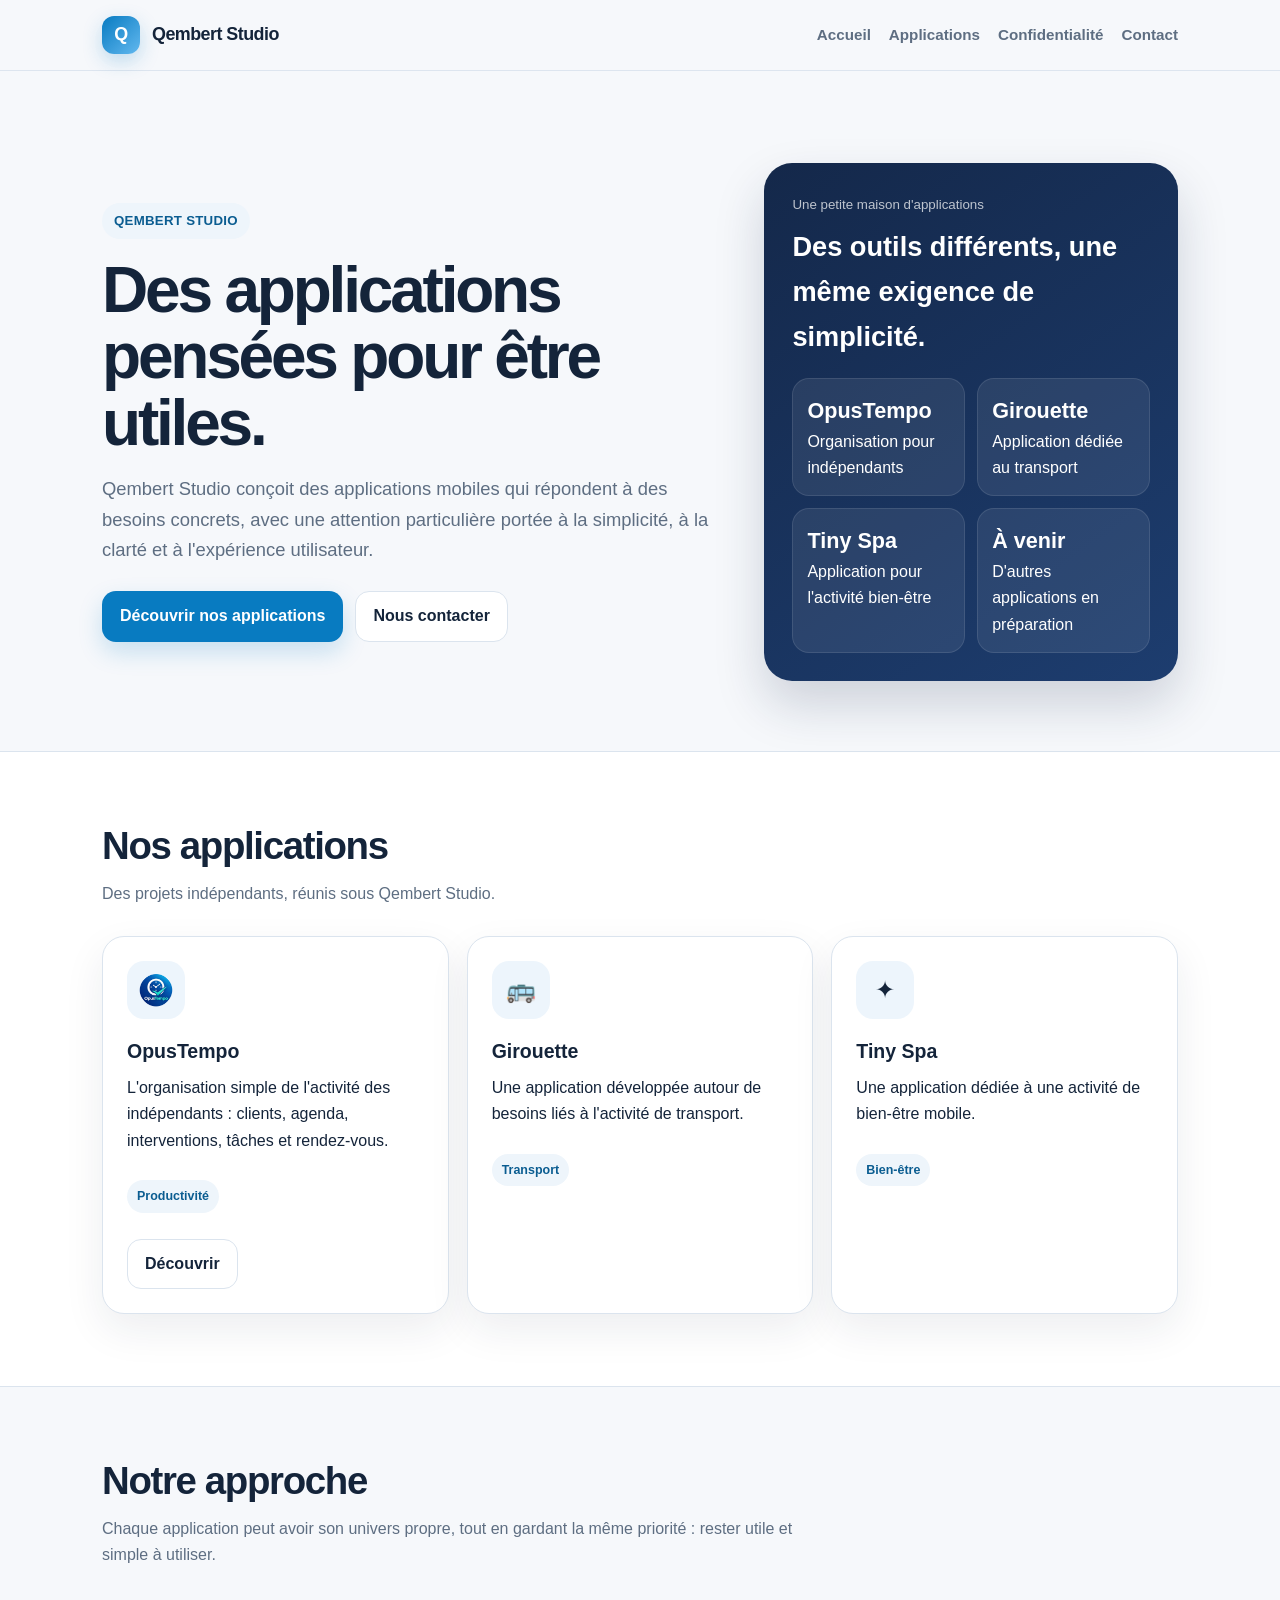
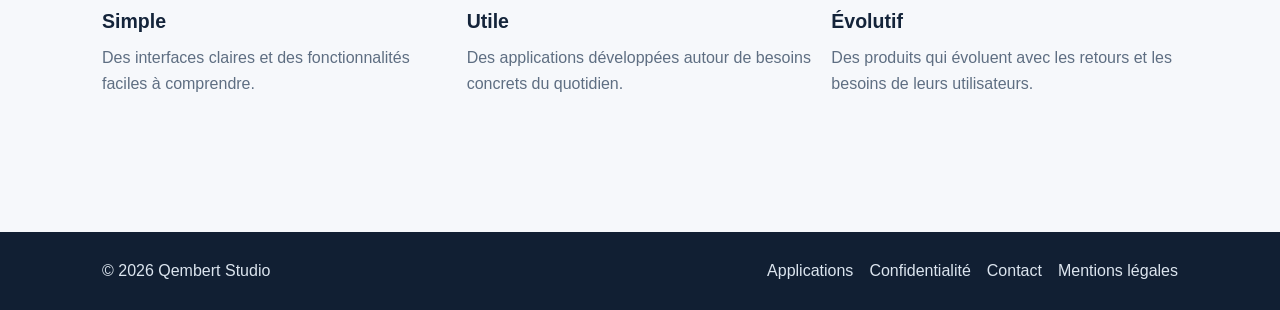
==== index.html @ f423fad4 "Mise en ligne du site Qembert Studio" ====
<!doctype html>
<html lang="fr">
<head>
  <meta charset="utf-8">
  <meta name="viewport" content="width=device-width, initial-scale=1">
  <meta name="description" content="Qembert Studio conçoit des applications mobiles simples, utiles et pensées autour de besoins concrets.">
  <title>Qembert Studio — Applications utiles au quotidien</title>
  <link rel="stylesheet" href="assets/style.css">
</head>
<body>
<header class="site-header">
  <div class="header-inner">
    <a class="brand" href="index.html"><span class="brand-mark">Q</span>Qembert Studio</a>
    <nav aria-label="Navigation principale">
      <a href="index.html">Accueil</a>
      <a href="applications/index.html">Applications</a>
      <a href="confidentialite/index.html">Confidentialité</a>
      <a href="contact/index.html">Contact</a>
    </nav>
  </div>
</header>

<main>
  <section class="hero">
    <div class="container hero-grid">
      <div>
        <span class="eyebrow">Qembert Studio</span>
        <h1>Des applications pensées pour être utiles.</h1>
        <p class="lead">Qembert Studio conçoit des applications mobiles qui répondent à des besoins concrets, avec une attention particulière portée à la simplicité, à la clarté et à l'expérience utilisateur.</p>
        <div class="actions">
          <a class="btn btn-primary" href="applications/index.html">Découvrir nos applications</a>
          <a class="btn btn-secondary" href="contact/index.html">Nous contacter</a>
        </div>
      </div>
      <aside class="hero-card" aria-label="Présentation">
        <small>Une petite maison d'applications</small>
        <h3 style="font-size:1.7rem;margin-top:8px;">Des outils différents, une même exigence de simplicité.</h3>
        <div class="mini-grid">
          <div class="mini"><strong>OpusTempo</strong><span>Organisation pour indépendants</span></div>
          <div class="mini"><strong>Girouette</strong><span>Application dédiée au transport</span></div>
          <div class="mini"><strong>Tiny Spa</strong><span>Application pour l'activité bien-être</span></div>
          <div class="mini"><strong>À venir</strong><span>D'autres applications en préparation</span></div>
        </div>
      </aside>
    </div>
  </section>

  <section class="section section-alt">
    <div class="container">
      <h2>Nos applications</h2>
      <p class="section-intro">Des projets indépendants, réunis sous Qembert Studio.</p>
      <div class="cards">
        <article class="card">
          <div class="card-icon"><img src="assets/opustempo-icon.png" alt="Icône OpusTempo"></div>
          <h3>OpusTempo</h3>
          <p>L'organisation simple de l'activité des indépendants : clients, agenda, interventions, tâches et rendez-vous.</p>
          <span class="tag">Productivité</span>
          <div class="actions"><a class="btn btn-secondary" href="applications/index.html#opustempo">Découvrir</a></div>
        </article>
        <article class="card">
          <div class="card-icon"><span style="font-size:1.5rem;">🚌</span></div>
          <h3>Girouette</h3>
          <p>Une application développée autour de besoins liés à l'activité de transport.</p>
          <span class="tag">Transport</span>
        </article>
        <article class="card">
          <div class="card-icon"><span style="font-size:1.5rem;">✦</span></div>
          <h3>Tiny Spa</h3>
          <p>Une application dédiée à une activité de bien-être mobile.</p>
          <span class="tag">Bien-être</span>
        </article>
      </div>
    </div>
  </section>

  <section class="section">
    <div class="container">
      <h2>Notre approche</h2>
      <p class="section-intro">Chaque application peut avoir son univers propre, tout en gardant la même priorité : rester utile et simple à utiliser.</p>
      <div class="features">
        <div class="feature"><h3>Simple</h3><p>Des interfaces claires et des fonctionnalités faciles à comprendre.</p></div>
        <div class="feature"><h3>Utile</h3><p>Des applications développées autour de besoins concrets du quotidien.</p></div>
        <div class="feature"><h3>Évolutif</h3><p>Des produits qui évoluent avec les retours et les besoins de leurs utilisateurs.</p></div>
      </div>
    </div>
  </section>
</main>

<footer class="footer">
  <div class="footer-inner">
    <div>© 2026 Qembert Studio</div>
    <div class="footer-links">
      <a href="applications/index.html">Applications</a>
      <a href="confidentialite/index.html">Confidentialité</a>
      <a href="contact/index.html">Contact</a>
      <a href="mentions-legales/index.html">Mentions légales</a>
    </div>
  </div>
</footer>
</body>
</html>
---- assets/style.css ----
:root {
  --bg: #f6f8fb;
  --surface: #ffffff;
  --surface-soft: #eef5fb;
  --text: #14243a;
  --muted: #5e6e82;
  --line: #dbe4ee;
  --brand: #087bc1;
  --brand-dark: #0b5d91;
  --shadow: 0 16px 40px rgba(20, 36, 58, 0.08);
  --radius: 22px;
}

* { box-sizing: border-box; }
html { scroll-behavior: smooth; }
body {
  margin: 0;
  font-family: Inter, ui-sans-serif, -apple-system, BlinkMacSystemFont, "Segoe UI", sans-serif;
  background: var(--bg);
  color: var(--text);
  line-height: 1.65;
}

a { color: inherit; }
a:focus-visible, button:focus-visible { outline: 3px solid rgba(8,123,193,.25); outline-offset: 3px; }

.site-header {
  position: sticky;
  top: 0;
  z-index: 10;
  background: rgba(246,248,251,.92);
  backdrop-filter: blur(12px);
  border-bottom: 1px solid rgba(219,228,238,.9);
}
.header-inner {
  max-width: 1120px;
  margin: 0 auto;
  padding: 16px 22px;
  display: flex;
  align-items: center;
  justify-content: space-between;
  gap: 20px;
}
.brand {
  display: inline-flex;
  align-items: center;
  gap: 12px;
  text-decoration: none;
  font-weight: 800;
  letter-spacing: -.03em;
  font-size: 1.12rem;
}
.brand-mark {
  width: 38px;
  height: 38px;
  display: grid;
  place-items: center;
  border-radius: 12px;
  background: linear-gradient(135deg, #087bc1, #62b8ef);
  color: #fff;
  font-weight: 800;
  box-shadow: 0 7px 20px rgba(8,123,193,.24);
}
nav { display:flex; gap: 18px; flex-wrap: wrap; }
nav a {
  text-decoration: none;
  color: var(--muted);
  font-size: .95rem;
  font-weight: 650;
}
nav a:hover { color: var(--brand); }

.container { max-width: 1120px; margin: 0 auto; padding: 0 22px; }
.hero { padding: 92px 0 70px; }
.hero-grid { display:grid; grid-template-columns: 1.2fr .8fr; gap: 42px; align-items:center; }
.eyebrow {
  display:inline-flex;
  padding: 7px 12px;
  border-radius: 999px;
  background: var(--surface-soft);
  color: var(--brand-dark);
  font-size: .83rem;
  font-weight: 800;
  letter-spacing: .02em;
  text-transform: uppercase;
}
h1 { font-size: clamp(2.5rem, 5vw, 4.4rem); line-height: 1.04; letter-spacing: -.05em; margin: 18px 0; }
h2 { font-size: clamp(1.8rem, 3vw, 2.6rem); line-height:1.12; letter-spacing: -.035em; margin: 0 0 14px; }
h3 { margin:0 0 8px; font-size: 1.22rem; }
p { margin: 0 0 14px; }
.lead { font-size: 1.15rem; color: var(--muted); max-width: 700px; }
.actions { display:flex; gap: 12px; margin-top: 26px; flex-wrap:wrap; }
.btn {
  display:inline-flex;
  align-items:center;
  justify-content:center;
  gap: 8px;
  min-height: 46px;
  padding: 11px 17px;
  border-radius: 14px;
  text-decoration:none;
  font-weight: 750;
  border: 1px solid transparent;
}
.btn-primary { background: var(--brand); color: #fff; box-shadow: 0 10px 24px rgba(8,123,193,.2); }
.btn-primary:hover { background: var(--brand-dark); }
.btn-secondary { background: var(--surface); border-color: var(--line); }

.hero-card {
  background: linear-gradient(145deg, #14284a, #1d3d6f);
  color:#fff;
  border-radius: 28px;
  padding: 28px;
  box-shadow: 0 24px 50px rgba(20,40,74,.18);
}
.hero-card small { color: rgba(255,255,255,.72); }
.hero-card .mini-grid { display:grid; grid-template-columns: repeat(2,1fr); gap: 12px; margin-top: 18px; }
.mini {
  padding: 14px;
  border-radius: 17px;
  background: rgba(255,255,255,.08);
  border: 1px solid rgba(255,255,255,.1);
}
.mini strong { display:block; font-size: 1.35rem; }

.section { padding: 72px 0; }
.section-alt { background: var(--surface); border-block: 1px solid var(--line); }
.section-intro { color: var(--muted); max-width: 720px; margin-bottom: 28px; }
.cards { display:grid; grid-template-columns: repeat(3,1fr); gap: 18px; }
.card {
  background: var(--surface);
  border: 1px solid var(--line);
  border-radius: var(--radius);
  padding: 24px;
  box-shadow: var(--shadow);
}
.card-icon { width: 58px; height:58px; border-radius:17px; display:grid; place-items:center; background: #edf5fc; margin-bottom:16px; }
.card-icon img { width: 34px; height:34px; }
.tag { display:inline-flex; margin-top:12px; padding:6px 10px; background:var(--surface-soft); border-radius:999px; color:var(--brand-dark); font-weight:750; font-size:.78rem; }

.features { display:grid; grid-template-columns: repeat(3,1fr); gap:18px; }
.feature { padding: 8px 0 0; }
.feature p { color: var(--muted); }

.app-hero { display:grid; grid-template-columns: 1fr .8fr; gap: 36px; align-items:center; padding: 76px 0 52px; }
.app-icon { width: 116px; height:116px; border-radius:28px; box-shadow:0 18px 40px rgba(8,123,193,.18); }
.list { display:grid; gap: 10px; margin: 24px 0; }
.list div { display:flex; gap:10px; align-items:flex-start; }
.check { color: var(--brand); font-weight: 900; }

.notice {
  border-left: 4px solid var(--brand);
  background: var(--surface-soft);
  padding: 16px 18px;
  border-radius: 0 16px 16px 0;
}
.warning {
  border-left-color: #f09a28;
  background: #fff6e9;
}

.prose { max-width: 850px; padding: 62px 0 80px; }
.prose h1 { font-size: clamp(2.2rem, 4vw, 3.4rem); }
.prose h2 { margin-top: 34px; }
.prose h3 { margin-top: 22px; }
.prose ul { padding-left: 22px; }
.prose li + li { margin-top: 7px; }
.meta { color: var(--muted); font-size: .92rem; }
.placeholder {
  padding: 14px 16px;
  border-radius: 14px;
  background: #fff5df;
  border: 1px dashed #e9b35a;
  color: #7d561d;
}

.footer { margin-top: 48px; background: #111f33; color:#dce5ef; }
.footer-inner { max-width:1120px; margin:0 auto; padding: 26px 22px; display:flex; justify-content:space-between; gap: 20px; align-items:center; flex-wrap:wrap; }
.footer a { color:#dce5ef; text-decoration:none; }
.footer-links { display:flex; gap:16px; flex-wrap:wrap; }

@media (max-width: 900px) {
  .hero-grid, .app-hero { grid-template-columns: 1fr; }
  .cards, .features { grid-template-columns: 1fr; }
  .hero { padding-top: 64px; }
}

@media (max-width: 640px) {
  .header-inner { align-items:flex-start; flex-direction:column; }
  nav { gap: 12px; }
  h1 { font-size: 2.6rem; }
  .section, .prose { padding-block: 52px; }
}
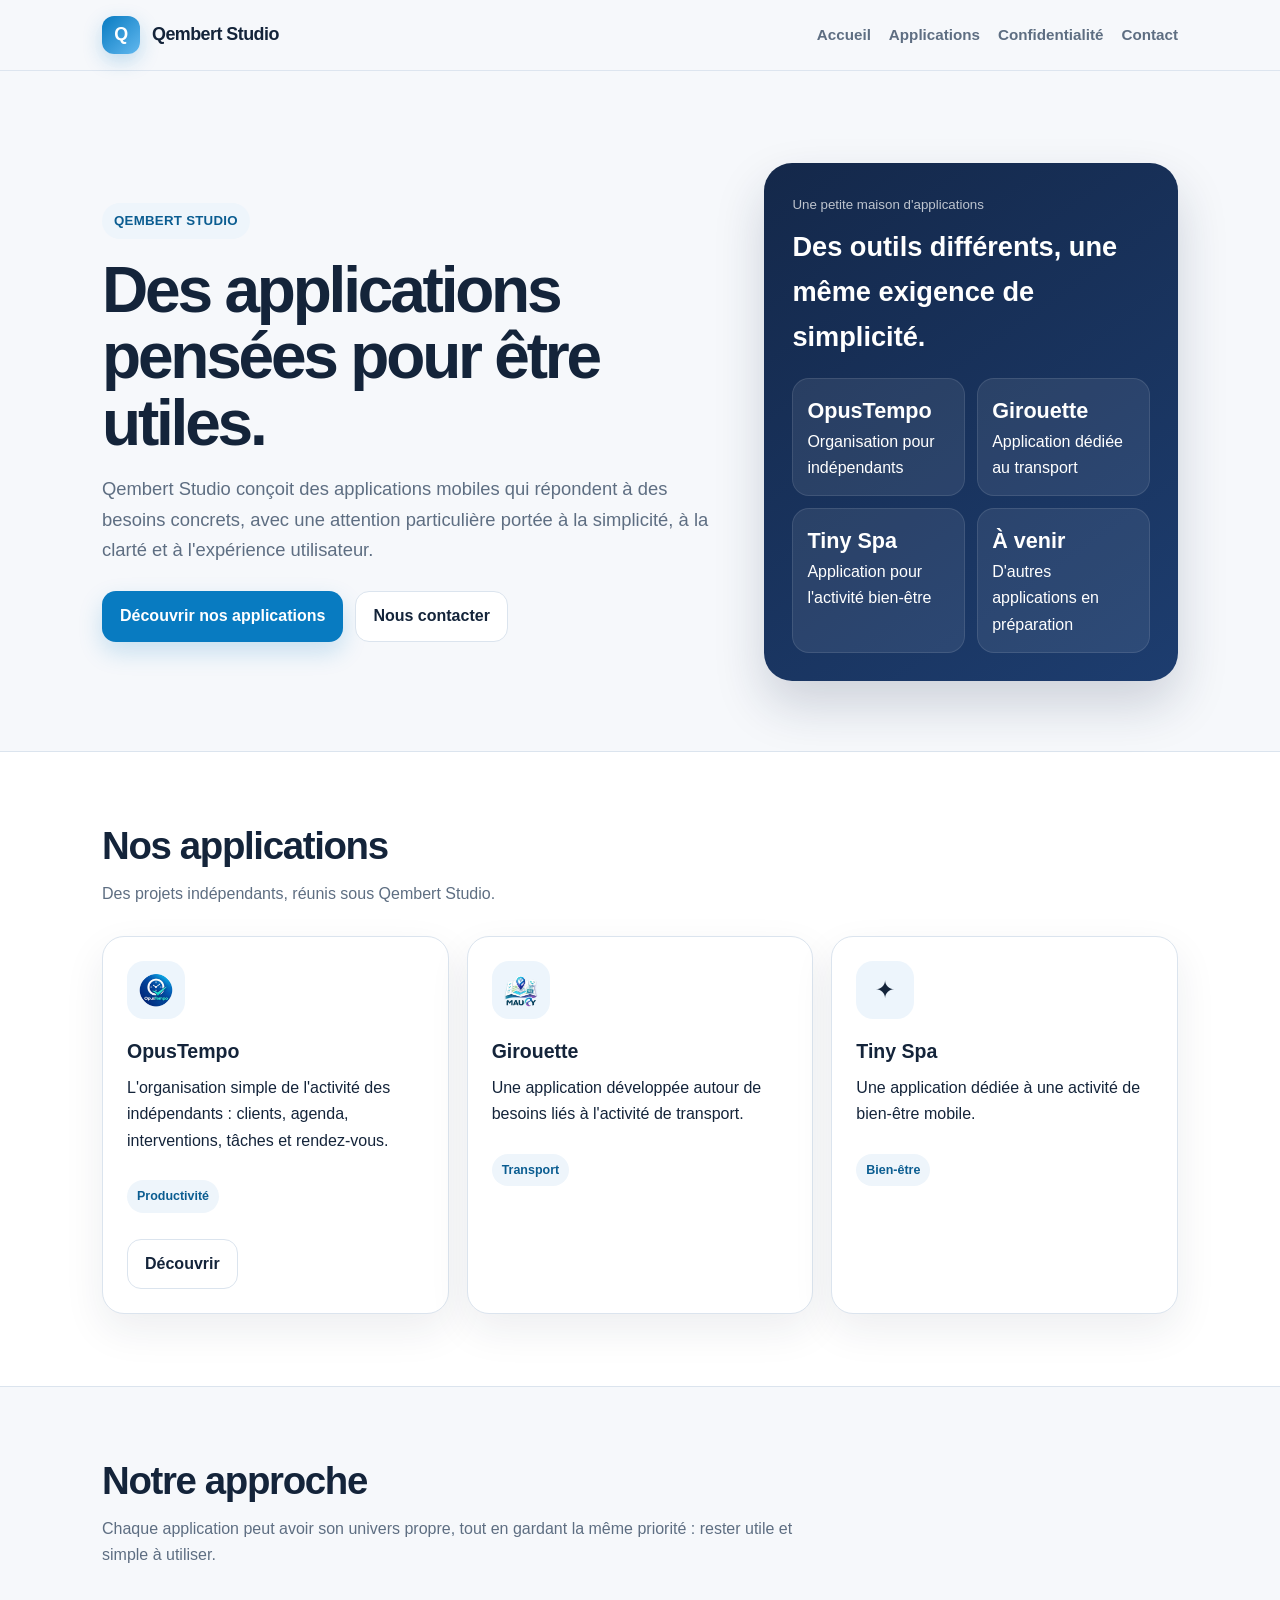
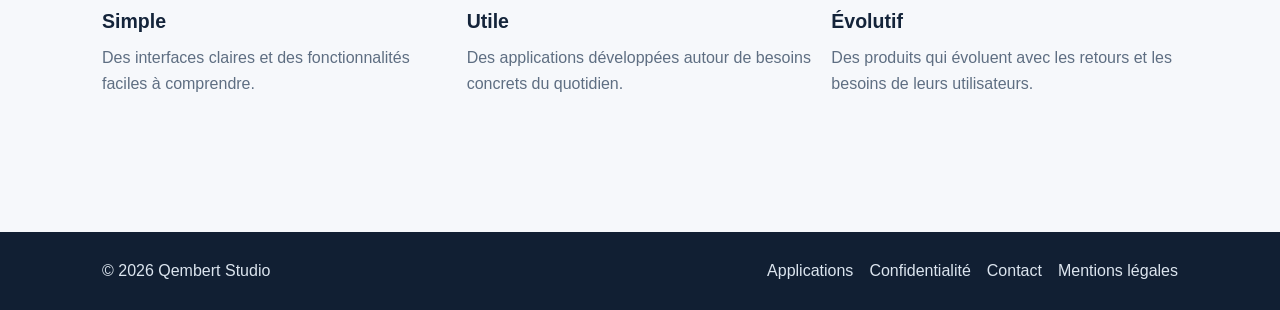
==== commit bd161d15: "Replace icon with image for Girouette application" ====
--- a/index.html
+++ b/index.html
@@ -58,11 +58,13 @@
           <div class="actions"><a class="btn btn-secondary" href="applications/index.html#opustempo">Découvrir</a></div>
         </article>
         <article class="card">
-          <div class="card-icon"><span style="font-size:1.5rem;">🚌</span></div>
-          <h3>Girouette</h3>
-          <p>Une application développée autour de besoins liés à l'activité de transport.</p>
-          <span class="tag">Transport</span>
-        </article>
+  <div class="card-icon">
+    <img src="assets/logo-girouette.png" alt="Logo Girouette">
+  </div>
+  <h3>Girouette</h3>
+  <p>Une application développée autour de besoins liés à l'activité de transport.</p>
+  <span class="tag">Transport</span>
+</article>
         <article class="card">
           <div class="card-icon"><span style="font-size:1.5rem;">✦</span></div>
           <h3>Tiny Spa</h3>
